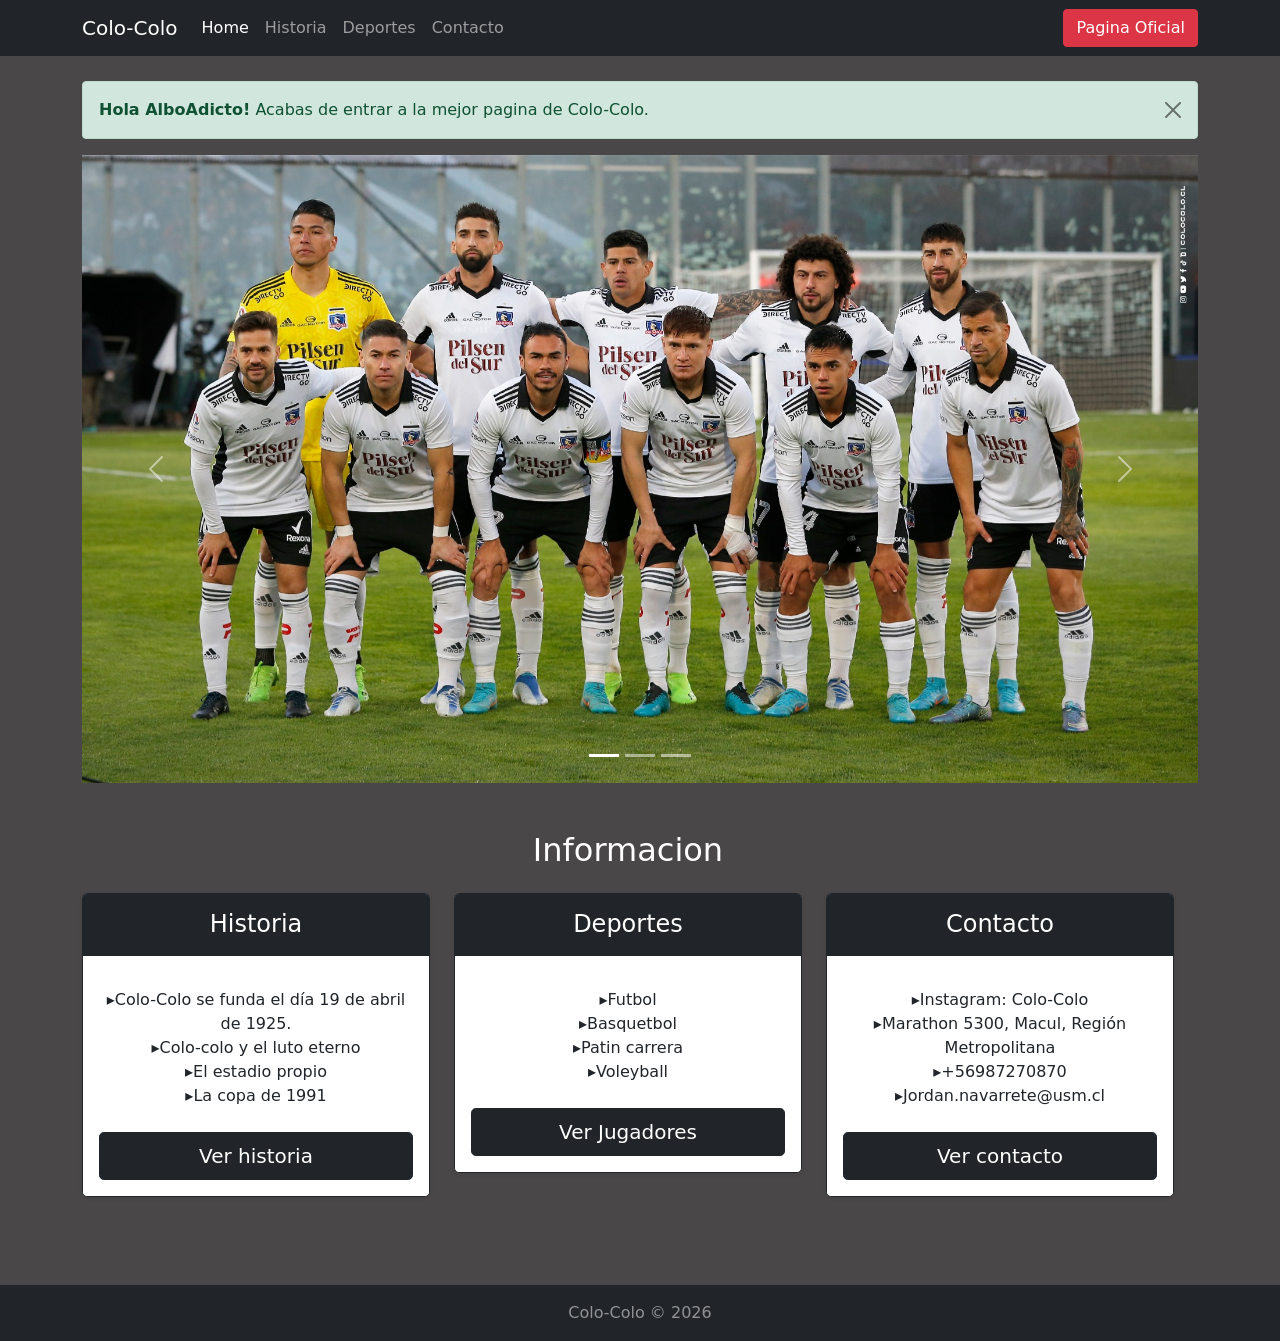
==== index.html @ 2f9ca8fa "Subir datos" ====
<!doctype html>
<html lang="es">
  <head>
    <meta charset="utf-8">
    <meta name="viewport" content="width=device-width, initial-scale=1">
    <meta name="description" content="">
    <title>Home | Mi Proyecto</title>    

    <!-- Archivo CSS Bootstrap 5 -->
    <link href="css/bootstrap.min.css" rel="stylesheet">

    <!-- icono -->
    <link rel="icon" href="img/pngwing.com (1).png"> 

    <!-- Hoja de Estilos Personalizada (estilos.css) --> 
    <link rel="stylesheet" type="text/css" href="css/estilos.css">
    
  </head>

    

    <main>

      <div class="container mb-5">


        <!-- Header -->
        <header class="d-flex flex-wrap py-3 mb-5 border-bottom">

          <nav class="navbar navbar-expand-lg navbar-dark bg-dark fixed-top">
            <div class="container">
              <a class="navbar-brand" href="index.html">Colo-Colo</a>
              <button class="navbar-toggler" type="button" data-bs-toggle="collapse" data-bs-target="#navbarSupportedContent" aria-controls="navbarSupportedContent" aria-expanded="false" aria-label="Toggle navigation">
                <span class="navbar-toggler-icon"></span>
              </button>
              <div class="collapse navbar-collapse" id="navbarSupportedContent">
                <ul class="navbar-nav me-auto mb-2 mb-lg-0">

                  <li class="nav-item">
                    <a class="nav-link active" aria-current="page" href="index.html">Home</a>                    
                  </li>

                  <li class="nav-item">
                    <a class="nav-link" aria-current="page" href="historia.html">Historia</a>                    
                  </li>

                  <li class="nav-item">
                    <a class="nav-link" aria-current="page" href="deportes.html">Deportes</a>                    
                  </li>

                  <li class="nav-item">
                    <a class="nav-link" aria-current="page" href="contacto.html">Contacto</a> 
                  </li>

                </ul>

                <div class="btn-group btodt" role="group" aria-label="Basic example">                 
                  <button type="button" onclick="window.open('https://colocolo.cl/','_blank')" class="btn btn-danger">Pagina Oficial</button>                 
                </div>

                
                
              </div>
            </div>
          </nav>

        </header>
        <body Style="background-color:#494747">
          <div class="alert alert-success alert-dismissible fade show" role="alert">
            <strong>Hola AlboAdicto!</strong> Acabas de entrar a la mejor pagina de Colo-Colo.
            <button type="button" class="btn-close" data-bs-dismiss="alert" aria-label="Close"></button>
          </div>

          <div aria-live="polite" aria-atomic="true" class="position-relative">
            <!-- Position it: -->
            <!-- - `.toast-container` for spacing between toasts -->
            <!-- - `.position-absolute`, `top-0` & `end-0` to position the toasts in the upper right corner -->
            <!-- - `.p-3` to prevent the toasts from sticking to the edge of the container  -->
            <div class="toast-container position-absolute top-0 end-0 p-3">
          
              <!-- Then put toasts within -->
              <div class="toast" role="alert" aria-live="assertive" aria-atomic="true">
                <div class="toast-header">
                  <img src="..." class="rounded me-2" alt="...">
                  <strong class="me-auto">Bootstrap</strong>
                  <small class="text-muted">just now</small>
                  <button type="button" class="btn-close" data-bs-dismiss="toast" aria-label="Close"></button>
                </div>
                <div class="toast-body">
                  See? Just like this.
                </div>
              </div>
          
              <div class="toast" role="alert" aria-live="assertive" aria-atomic="true">
                <div class="toast-header">
                  <img src="..." class="rounded me-2" alt="...">
                  <strong class="me-auto">Bootstrap</strong>
                  <small class="text-muted">2 seconds ago</small>
                  <button type="button" class="btn-close" data-bs-dismiss="toast" aria-label="Close"></button>
                </div>
                <div class="toast-body">
                  Heads up, toasts will stack automatically
                </div>
              </div>
            </div>
          </div>
        <!-- Carousel --> 
        <div class="row">
          <div id="carouselExampleCaptions" class="carousel slide" data-bs-ride="carousel">
            <div class="carousel-indicators border-white">
              <button type="button" data-bs-target="#carouselExampleCaptions" data-bs-slide-to="0" class="active" aria-current="true" aria-label="Slide 1"></button>
              <button type="button" data-bs-target="#carouselExampleCaptions" data-bs-slide-to="1" aria-label="Slide 2"></button>
              <button type="button" data-bs-target="#carouselExampleCaptions" data-bs-slide-to="2" aria-label="Slide 3"></button>
            </div>
            <div class="carousel-inner">

              <div class="carousel-item active border-white">
                <a href="https://colocolo.cl/equipo" target="_blank" title="Plantel de honor masculino">
                  <img src="img/306309746_640686627413262_6525856275096218594_n.jpg" class="d-block w-100" alt="Plantel de honor masculino">
                </a>
              </div>

              <div class="carousel-item">
                <a href="https://colocolo.cl/#noticias" target="_blank" title="Ultimo partido">
                  <img src="img/306697972_644764123672179_8972013998634288669_n.jpg" class="d-block w-100" alt="Ultimo partido">
                </a>
              </div>

              <div class="carousel-item">
                <a href="https://colocolo.cl/equipo" target="_blank" title="Plantel de honor masculino">
                  <img src="img/307099883_644763870338871_953890629143539852_n.jpg" class="d-block w-100" alt="Plantel de honor masculino">
                </a>
              </div>

            </div>
            <button class="carousel-control-prev" type="button" data-bs-target="#carouselExampleCaptions" data-bs-slide="prev">
              <span class="carousel-control-prev-icon" aria-hidden="true"></span>
              <span class="visually-hidden">Previous</span>
            </button>
            <button class="carousel-control-next" type="button" data-bs-target="#carouselExampleCaptions" data-bs-slide="next">
              <span class="carousel-control-next-icon" aria-hidden="true"></span>
              <span class="visually-hidden">Next</span>
            </button>
          </div>
        </div>      
        
        <!-- Cards --> 
        <div class="row">
          <div class="row row-cols-1 text-center mt-5 mb-3 text-white">
            <h2>Informacion</h2>
          </div>
          <div class="row row-cols-1 row-cols-md-3 mb-3 text-center">
            <div class="col">
              <div class="card mb-4 rounded-3 shadow-sm border-dark">
                <div class="card-header py-3 text-white bg-dark border-dark">
                  <h4 class="my-0 fw-normal">Historia</h4>
                </div>
                <div class="card-body">
                  <ul class="list-unstyled mt-3 mb-4">
                    <li>▸Colo-Colo se funda el día 19 de abril de 1925.</li>
                    <li>▸Colo-colo y el luto eterno</li>
                    <li>▸El estadio propio</li>
                    <li>▸La copa de 1991</li>
                  </ul>
                  <a  class="w-100 btn btn-lg btn-dark" href="historia.html">Ver historia</a>
                </div>
              </div>
            </div>
            <div class="col">
              <div class="card mb-4 rounded-3 shadow-sm border-dark">
                <div class="card-header py-3 text-white bg-dark border-dark">
                  <h4 class="my-0 fw-normal">Deportes</h4>
                </div>
                <div class="card-body">
                  <ul class="list-unstyled mt-3 mb-4">
                    <li>▸Futbol</li>
                    <li>▸Basquetbol</li>
                    <li>▸Patin carrera</li>
                    <li>▸Voleyball</li>
                  </ul>
                  <a  class="w-100 btn btn-lg btn-dark" href="deportes.html">Ver Jugadores</a>
                </div>
              </div>
            </div>
            <div class="col">
              <div class="card mb-4 rounded-3 shadow-sm border-dark">
                <div class="card-header py-3 text-white bg-dark border-dark">
                  <h4 class="my-0 fw-normal">Contacto</h4>
                </div>
                <div class="card-body">
                  <ul class="list-unstyled mt-3 mb-4">
                    <li>▸Instagram: Colo-Colo</li>


                    <li>▸Marathon 5300, Macul, Región Metropolitana</li>
                    <li>▸+56987270870</li>
                    <li>▸Jordan.navarrete@usm.cl</li>
                  </ul>
                  <a  class="w-100 btn btn-lg btn-dark" href="contacto.html">Ver contacto</a>
                </div>
              </div>
            </div>
          </div>          
        </div>

       

      </div>
      <a href="javascript:void(0);" id="scroll" title="Scroll to Top" style="display: none;">Top<span></span></a>

    </main>

    <!-- Footer -->  
    <footer class="footer mt-auto py-3 bg-light text-center bg-dark">
      
      <div class="container">
        <span class=" text-white-50">Colo-Colo © <script>document.write(new Date().getFullYear())</script> </span>
      </div>
      
    </footer>

     <!-- Archivo JS Bootstrap 5 -->  
    <script src="js/bootstrap.bundle.min.js"></script>
    <script src="js/arriba.js"></script>
    <script src="https://ajax.googleapis.com/ajax/libs/jquery/1.11.3/jquery.min.js"></script>
      
  </body>
</html>
---- css/estilos.css ----
.txt_negrita {
	font-weight: bold;
} 

.lrs li {
	list-style: none;
	display: inline-block;
} 

.lrs li a {
	padding-right: 5px;
} 

.mtpnc {
	margin-top: 115px;
}

.mbtodt {
    	display: none;
    	margin-bottom: 15px;
}


@media screen and (min-width: 315px) {  
    
    .mbtodt {
    	display: block;
	}

	.btodt {
		display: none;
	}

}

@media screen and (min-width: 992px) {  
    
    .mbtodt {
    	display: none;
	}

	.btodt {
		display: block;
	}

}

.fad {
	margin-bottom: 8px;
	display: none;
}

.negrita2{
	font-weight: bold;
}

.mtga {
	padding-top: 8px;
}

.tvpjq {
	text-align:justify; 
}


body{
	background-color: #494747;
}
#scroll {
    position:fixed;
    right:10px;
    bottom:10px;
    cursor:pointer;
    width:50px;
    height:50px;
    background-color:#3498db;
    text-indent:-9999px;
    display:none;
    -webkit-border-radius:60px;
    -moz-border-radius:60px;
    border-radius:60px
}
#scroll span {
    position:absolute;
    top:50%;
    left:50%;
    margin-left:-8px;
    margin-top:-12px;
    height:0;
    width:0;
    border:8px solid transparent;
    border-bottom-color:#ffffff;
}
#scroll:hover {
    background-color:#e74c3c;
    opacity:1;filter:"alpha(opacity=100)";
    -ms-filter:"alpha(opacity=100)";
}
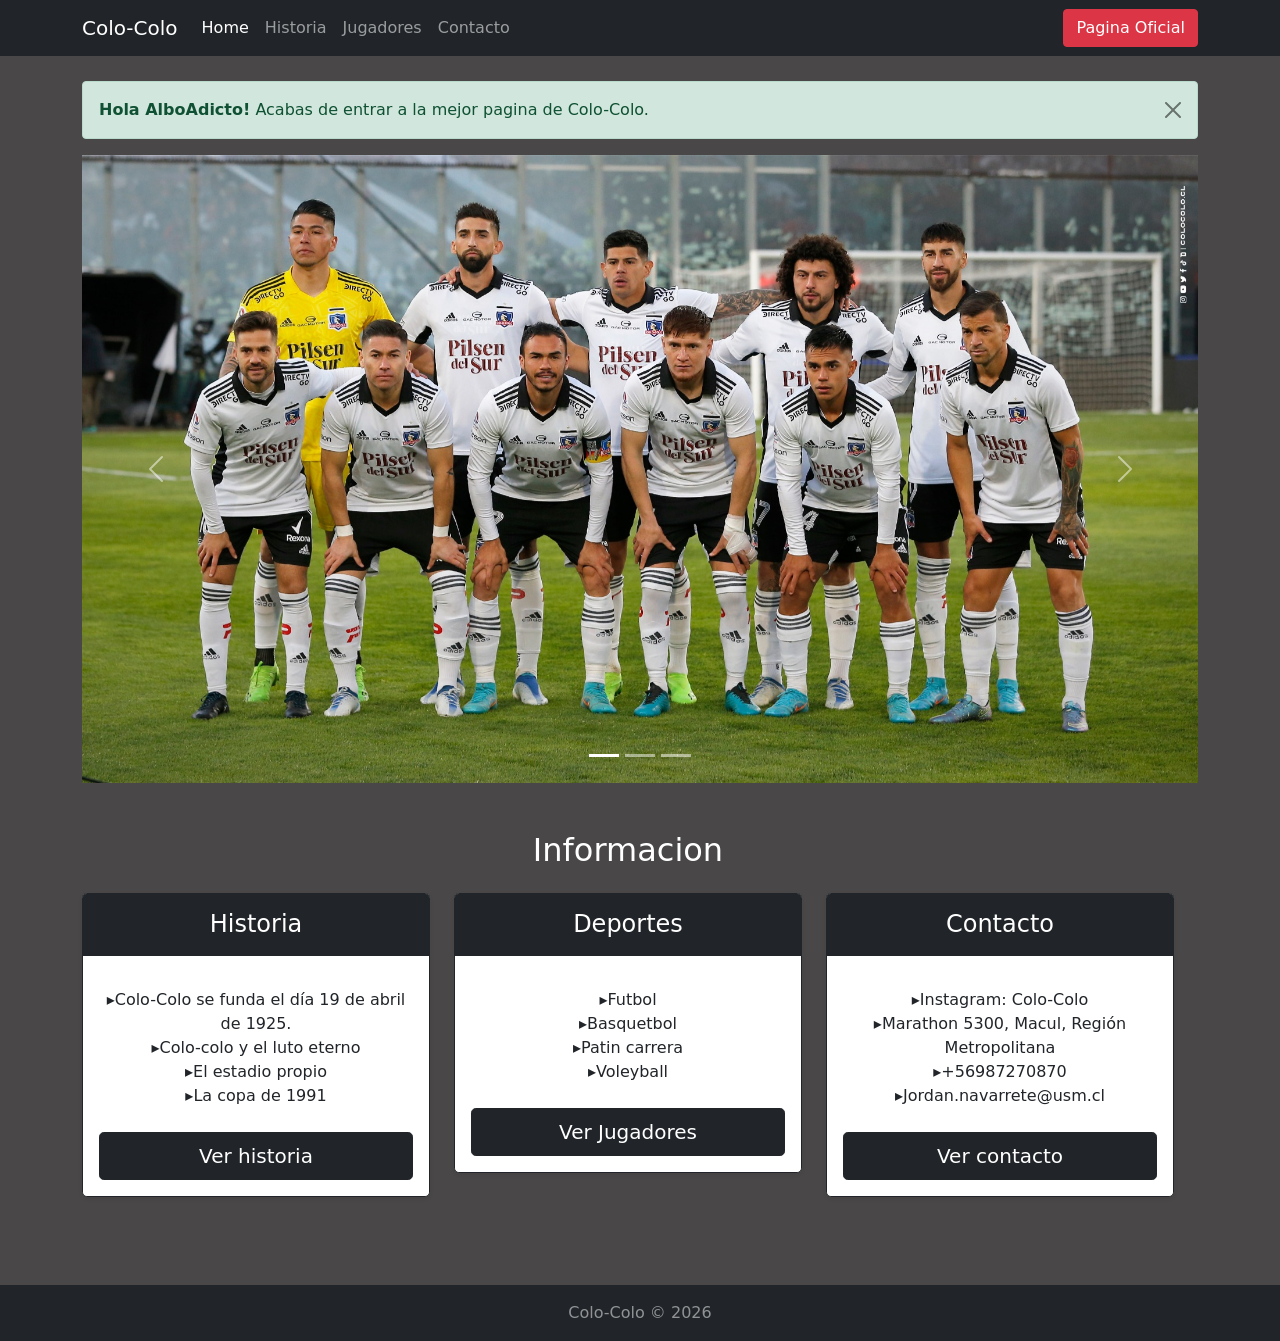
==== commit 8e88683e: "Update index.html" ====
--- a/index.html
+++ b/index.html
@@ -45,7 +45,7 @@
                   </li>
 
                   <li class="nav-item">
-                    <a class="nav-link" aria-current="page" href="deportes.html">Deportes</a>                    
+                    <a class="nav-link" aria-current="page" href="deportes.html">Jugadores</a>                    
                   </li>
 
                   <li class="nav-item">
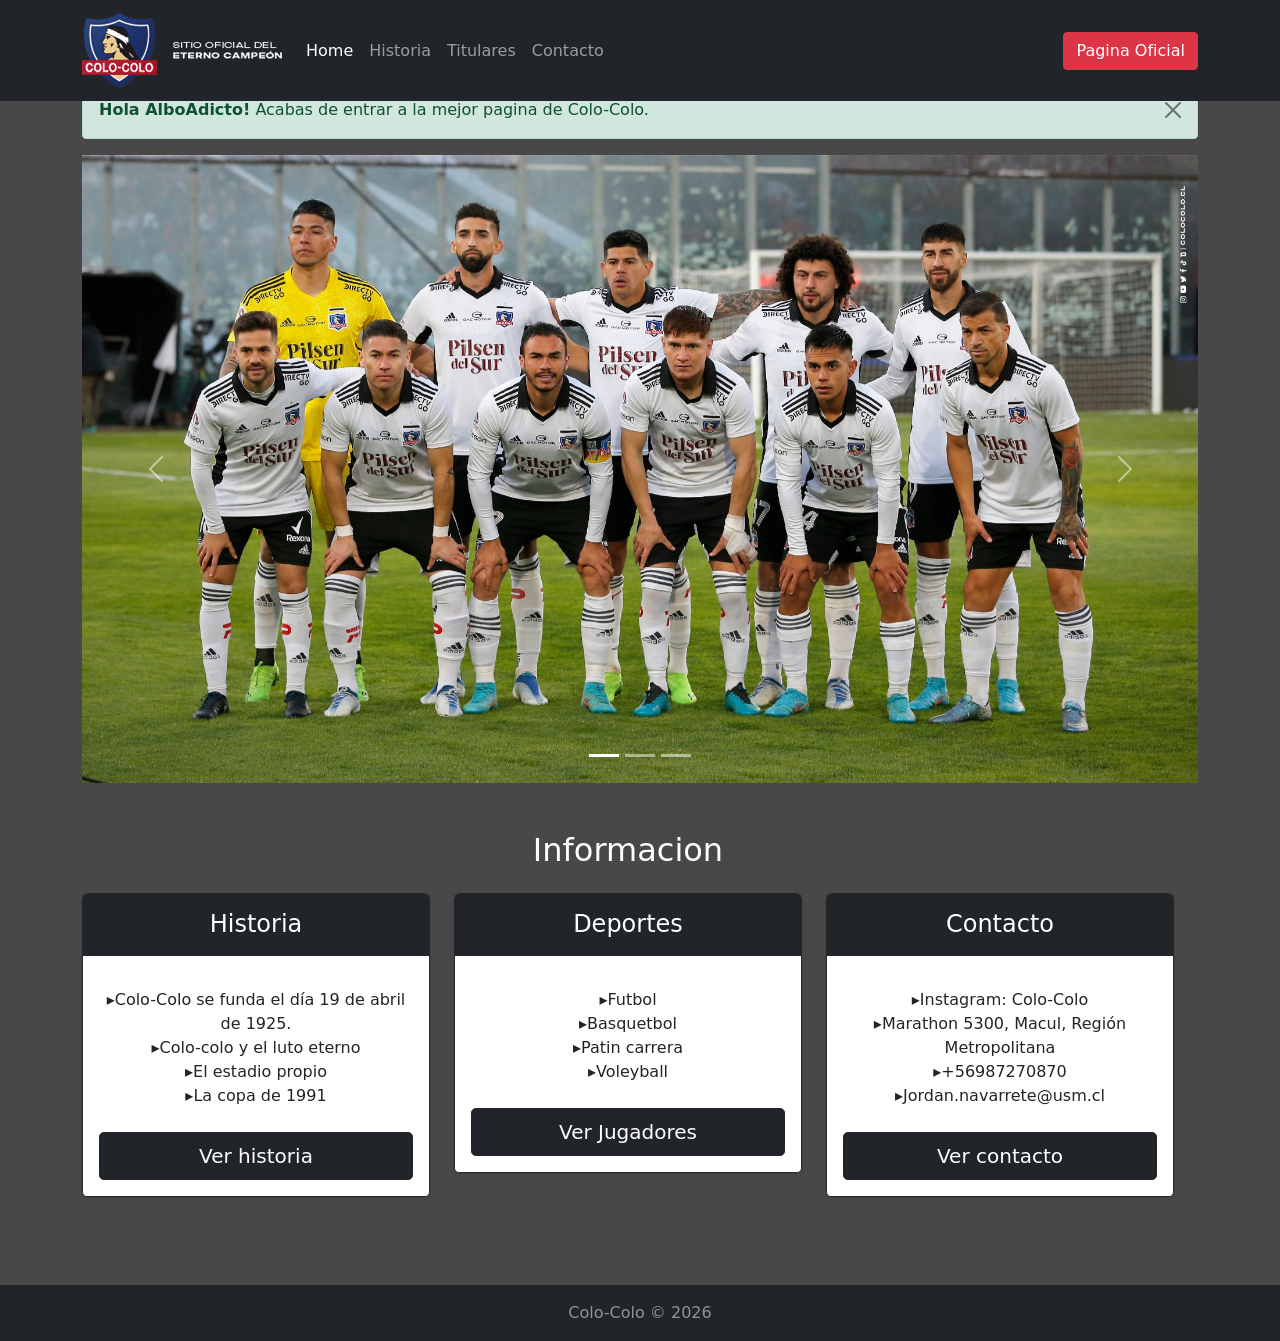
==== commit 00512b17: "Cambios" ====
--- a/index.html
+++ b/index.html
@@ -24,45 +24,50 @@
       <div class="container mb-5">
 
 
-        <!-- Header -->
-        <header class="d-flex flex-wrap py-3 mb-5 border-bottom">
-
-          <nav class="navbar navbar-expand-lg navbar-dark bg-dark fixed-top">
-            <div class="container">
-              <a class="navbar-brand" href="index.html">Colo-Colo</a>
-              <button class="navbar-toggler" type="button" data-bs-toggle="collapse" data-bs-target="#navbarSupportedContent" aria-controls="navbarSupportedContent" aria-expanded="false" aria-label="Toggle navigation">
-                <span class="navbar-toggler-icon"></span>
-              </button>
-              <div class="collapse navbar-collapse" id="navbarSupportedContent">
-                <ul class="navbar-nav me-auto mb-2 mb-lg-0">
-
-                  <li class="nav-item">
-                    <a class="nav-link active" aria-current="page" href="index.html">Home</a>                    
-                  </li>
-
-                  <li class="nav-item">
-                    <a class="nav-link" aria-current="page" href="historia.html">Historia</a>                    
-                  </li>
-
-                  <li class="nav-item">
-                    <a class="nav-link" aria-current="page" href="deportes.html">Jugadores</a>                    
-                  </li>
-
-                  <li class="nav-item">
-                    <a class="nav-link" aria-current="page" href="contacto.html">Contacto</a> 
-                  </li>
-
-                </ul>
-
-                <div class="btn-group btodt" role="group" aria-label="Basic example">                 
-                  <button type="button" onclick="window.open('https://colocolo.cl/','_blank')" class="btn btn-danger">Pagina Oficial</button>                 
-                </div>
-
-                
-                
-              </div>
-            </div>
-          </nav>
+<!-- Header -->
+<header class="d-flex flex-wrap py-3 mb-5 border-bottom">
+
+  <nav class="navbar navbar-expand-lg navbar-dark bg-dark fixed-top">
+    <div class="container">
+      <a class="navbar-brand"  href="index.html">
+        <img src="img/colo-colo-32.png" alt="Colo-Colo">
+
+      </a>
+      <button class="navbar-toggler" type="button" data-bs-toggle="collapse" data-bs-target="#navbarSupportedContent" aria-controls="navbarSupportedContent" aria-expanded="false" aria-label="Toggle navigation">
+        <span class="navbar-toggler-icon"></span>
+      </button>
+      <div class="collapse navbar-collapse" id="navbarSupportedContent">
+        <ul class="navbar-nav me-auto mb-2 mb-lg-0">
+
+          <li class="nav-item">
+            <a class="nav-link active" aria-current="page" href="index.html">Home</a>
+                               
+          </li>
+
+          <li class="nav-item">
+            <a class="nav-link" aria-current="page" href="historia.html">Historia</a>                    
+          </li>
+
+          <li class="nav-item">
+            <a class="nav-link" aria-current="page" href="deportes.html">Titulares</a>                    
+          </li>
+
+          <li class="nav-item">
+            <a class="nav-link" aria-current="page" href="contacto.html">Contacto</a> 
+          </li>
+
+        </ul>
+
+        <div class="btn-group btodt" role="group" aria-label="Basic example">                 
+          <button type="button" onclick="window.open('https://colocolo.cl/','_blank')" class="btn btn-danger">Pagina Oficial</button>                 
+        </div>
+
+        
+        
+      </div>
+    </div>
+  </nav>
+
 
         </header>
         <body Style="background-color:#494747">
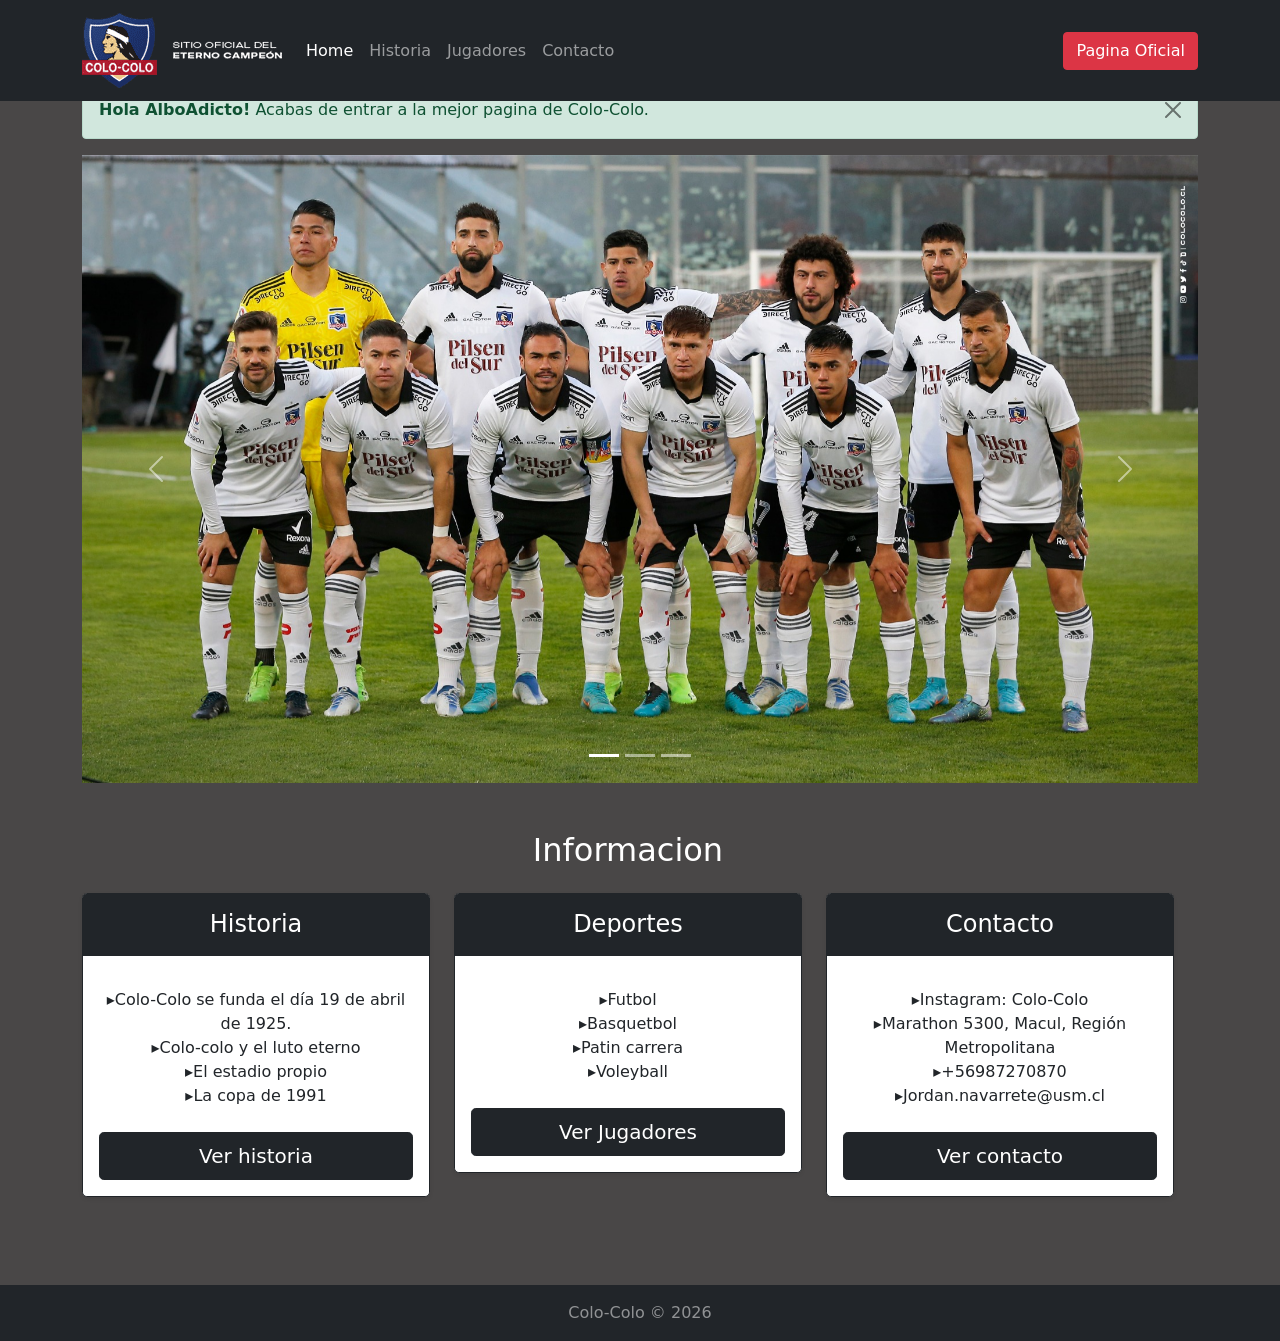
==== commit 5ee7cac9: "Cambios" ====
--- a/index.html
+++ b/index.html
@@ -49,7 +49,7 @@
           </li>
 
           <li class="nav-item">
-            <a class="nav-link" aria-current="page" href="deportes.html">Titulares</a>                    
+            <a class="nav-link" aria-current="page" href="deportes.html">Jugadores</a>                    
           </li>
 
           <li class="nav-item">
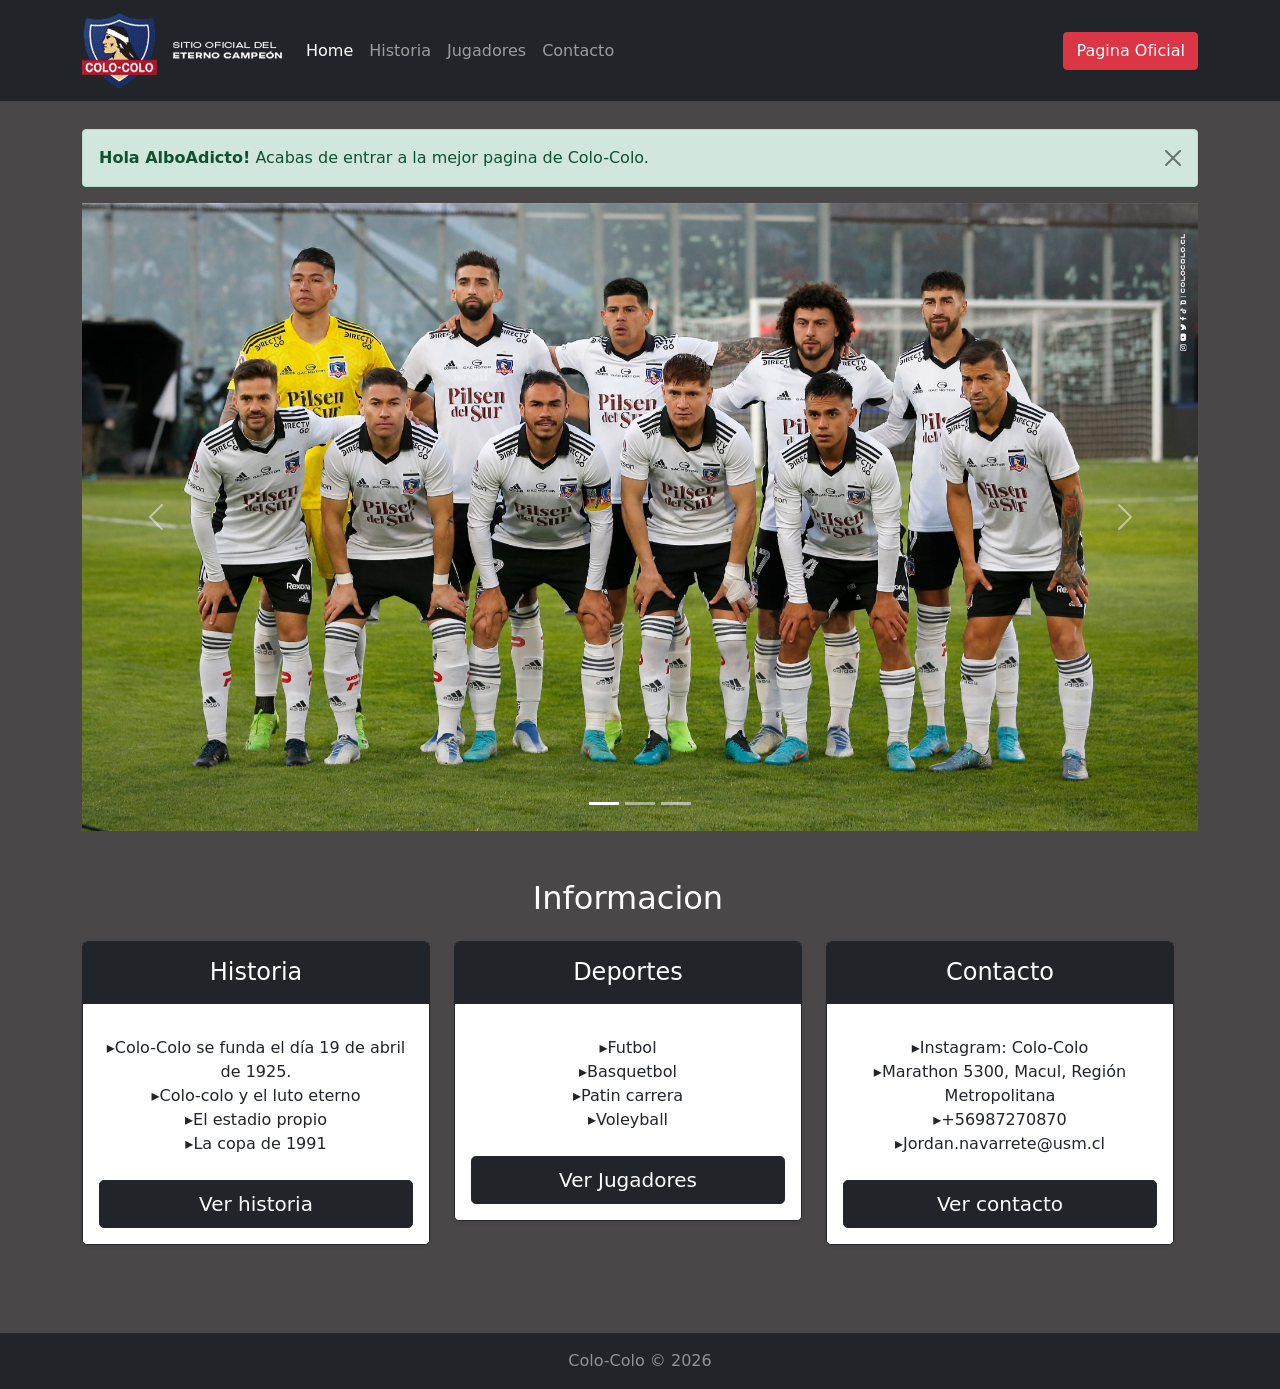
==== commit 4463fab5: "probando" ====
--- a/index.html
+++ b/index.html
@@ -71,6 +71,8 @@
 
         </header>
         <body Style="background-color:#494747">
+          <br>
+          <br>
           <div class="alert alert-success alert-dismissible fade show" role="alert">
             <strong>Hola AlboAdicto!</strong> Acabas de entrar a la mejor pagina de Colo-Colo.
             <button type="button" class="btn-close" data-bs-dismiss="alert" aria-label="Close"></button>
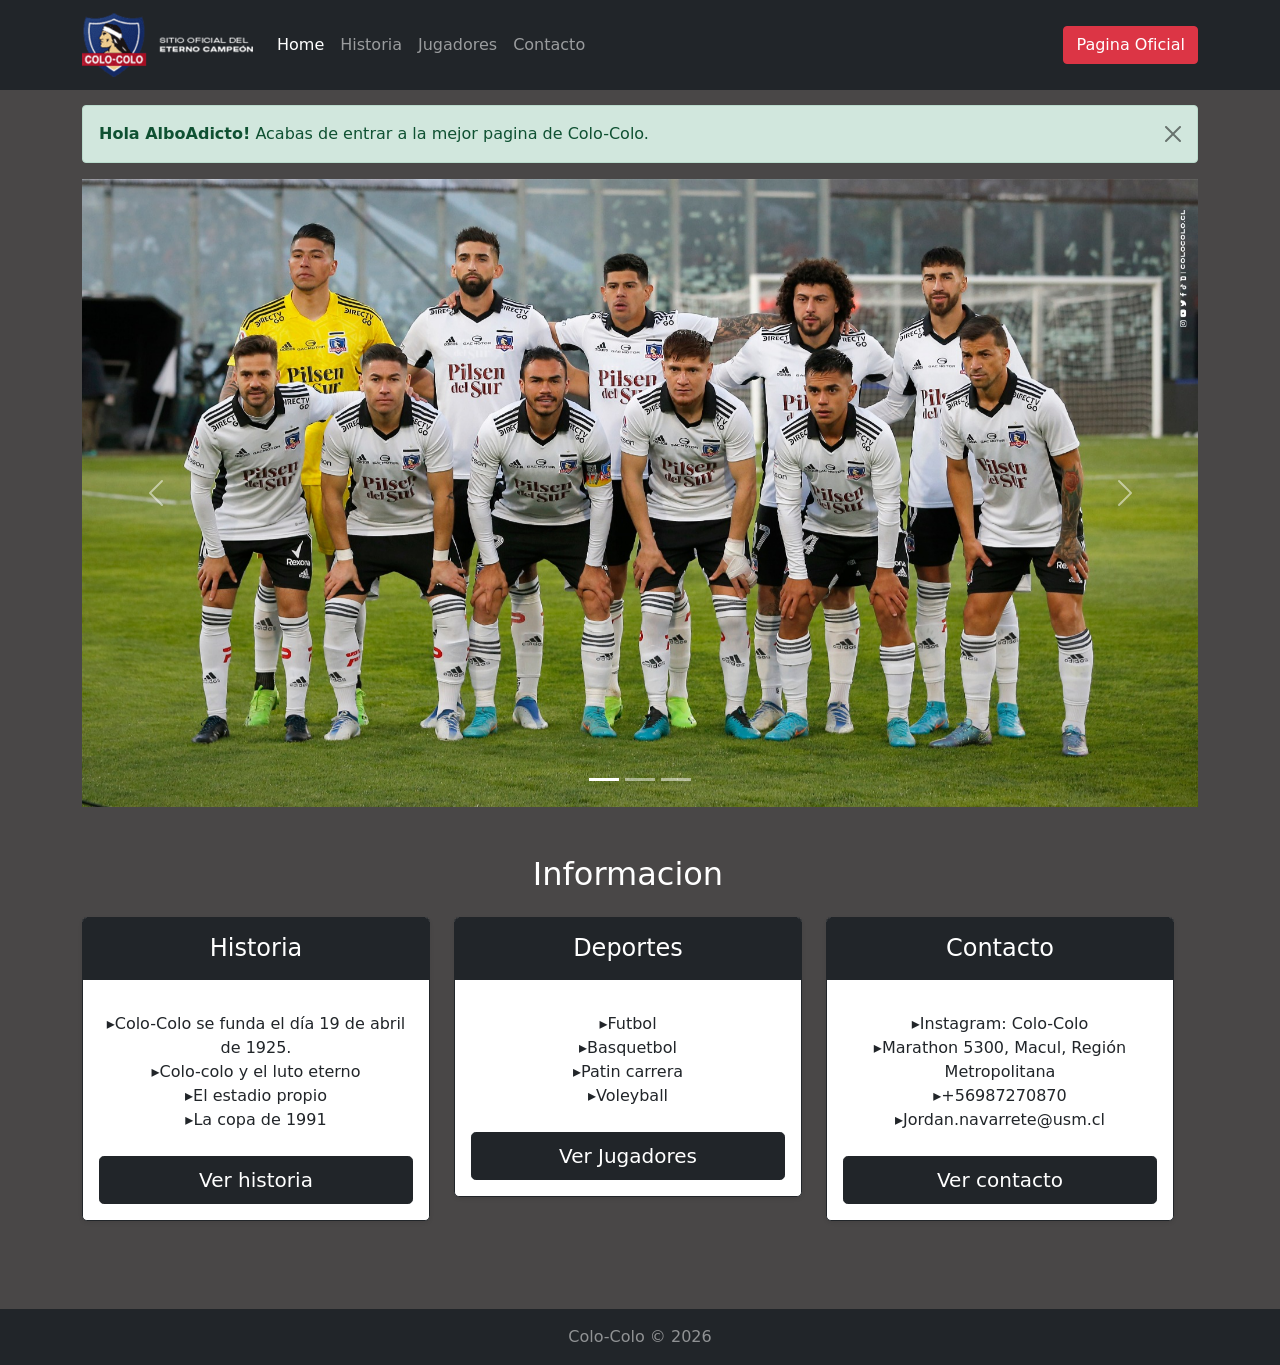
==== commit 8326b899: "Sacar br" ====
--- a/index.html
+++ b/index.html
@@ -71,7 +71,6 @@
 
         </header>
         <body Style="background-color:#494747">
-          <br>
           <br>
           <div class="alert alert-success alert-dismissible fade show" role="alert">
             <strong>Hola AlboAdicto!</strong> Acabas de entrar a la mejor pagina de Colo-Colo.
